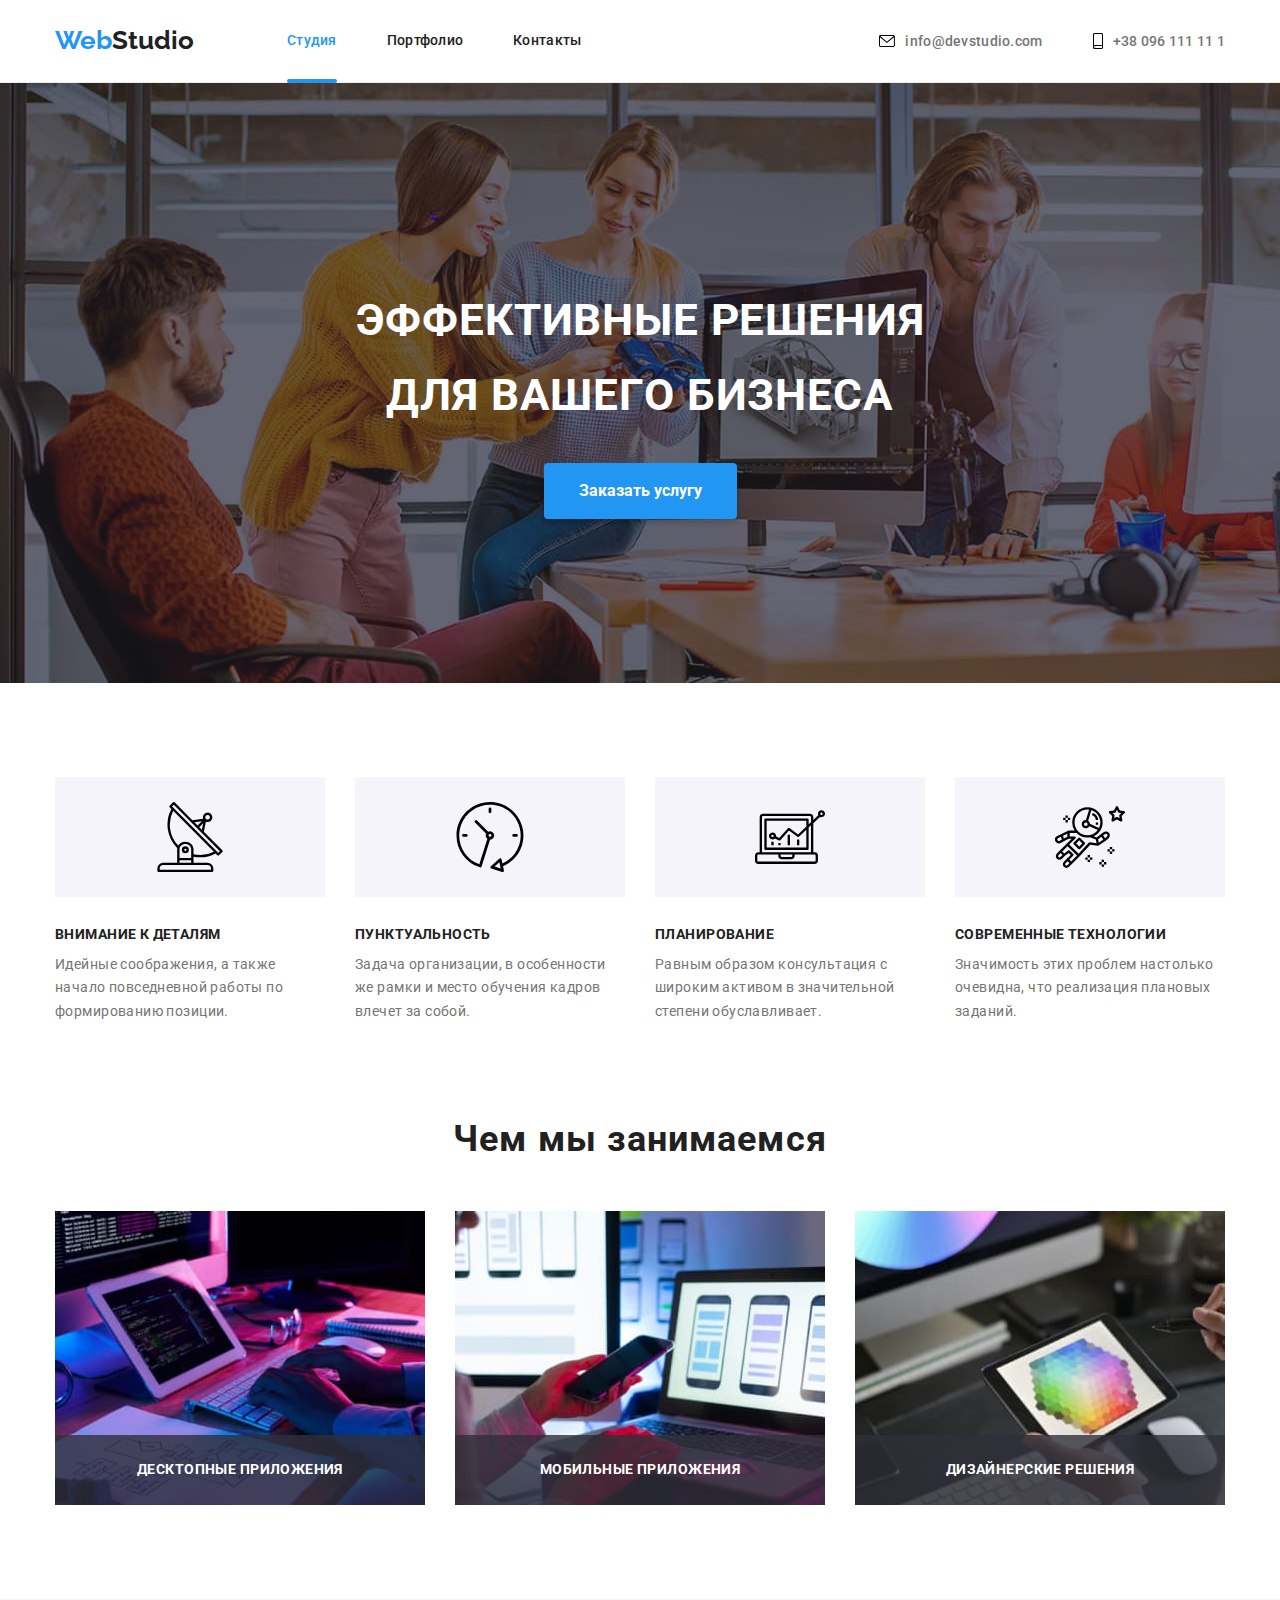
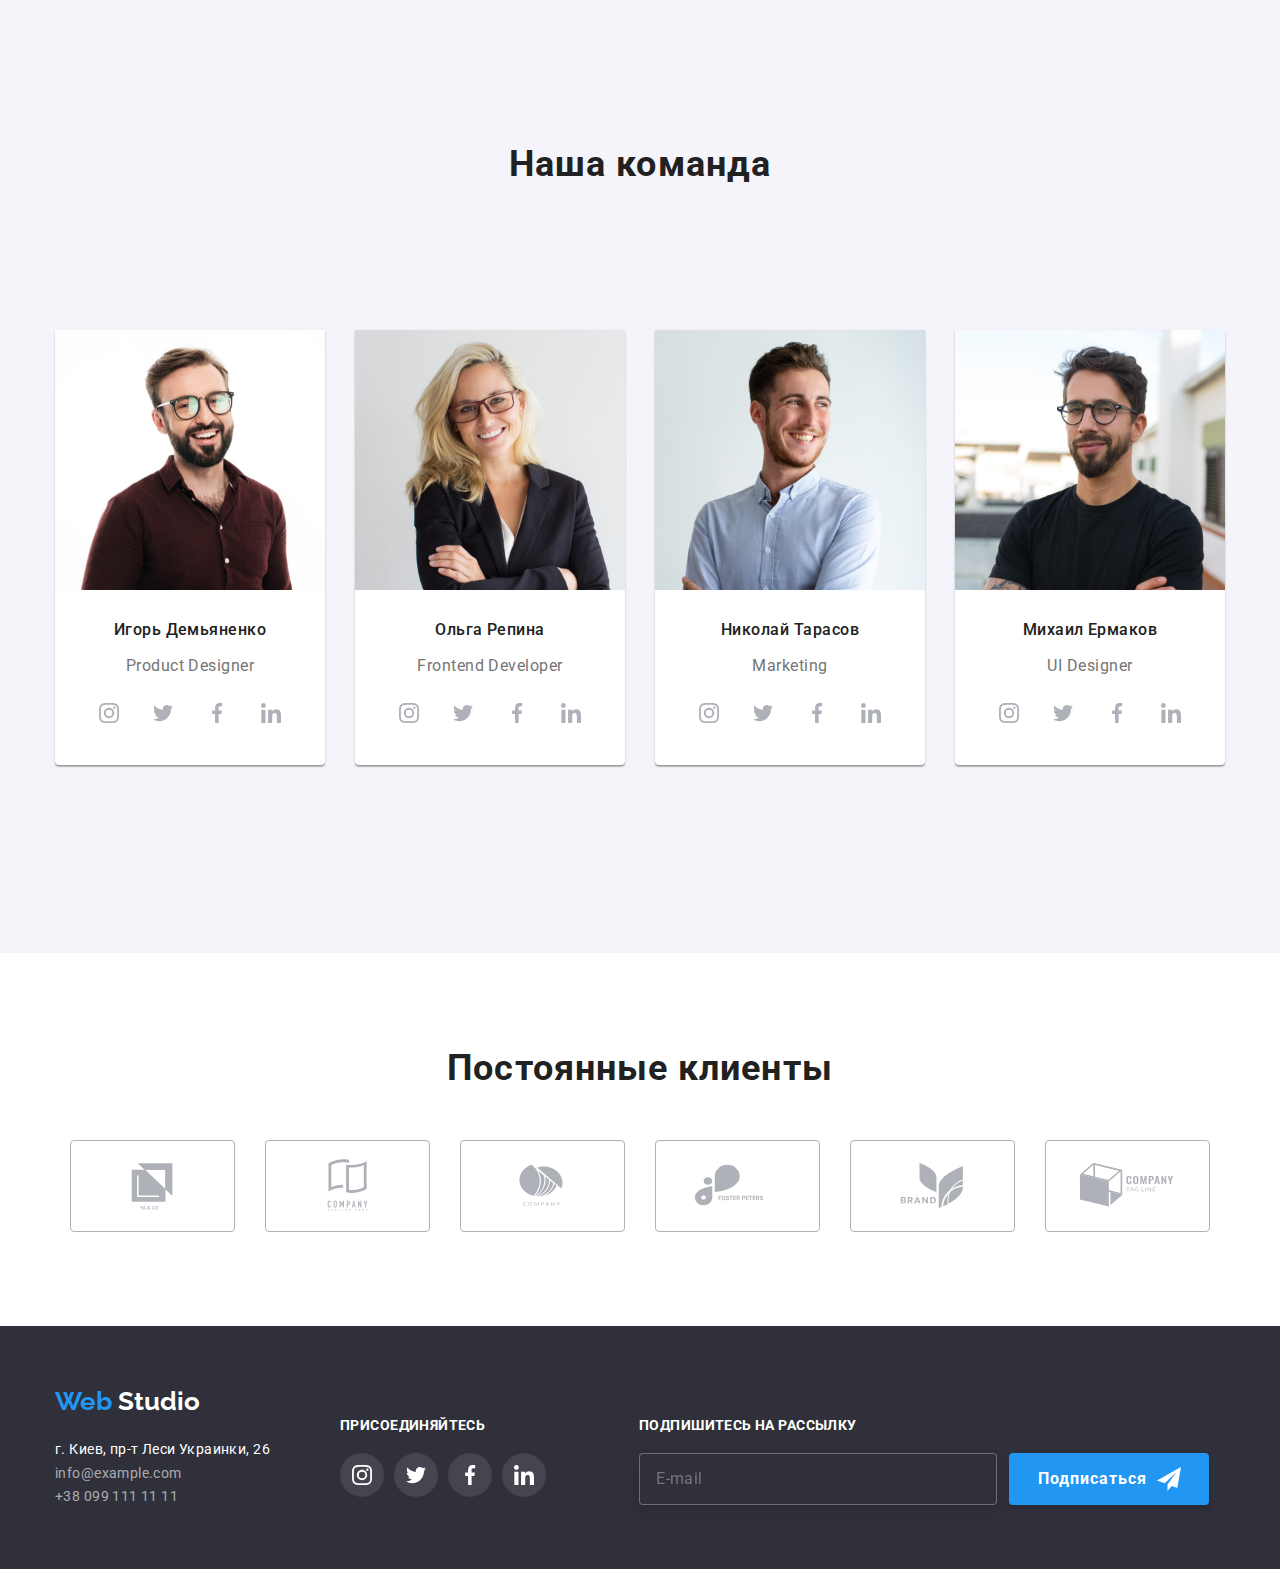
==== index.html @ 0dfca94d "footer-compl" ====
<!DOCTYPE html>
<html lang="ru">
  <head>
    <meta charset="UTF-8" />
    <meta http-equiv="X-UA-Compatible" content="IE=edge" />
    <meta name="viewport" content="width=device-width, initial-scale=1.0" />
    
    <link rel="preconnect" href="https://fonts.googleapis.com"/>
    <link rel="preconnect" href="https://fonts.gstatic.com" crossorigin/>
    <link href="https://fonts.googleapis.com/css2?family=Raleway:wght@700&family=Roboto:wght@400;500;700;900&display=swap" rel="stylesheet"/>

    <link rel="stylesheet" href="https://cdnjs.cloudflare.com/ajax/libs/modern-normalize/1.1.0/modern-normalize.min.css">

    <link rel="stylesheet" href="./css/styles.css"/>
    <title>WebStudio</title>
  </head>

  <body>
    <!-- logo + navigation -->
    <header class="header"> 
      <div class="container main-nav">
      <nav class="main-nav">
        <div>
        <a href="./index.html" class="logo"> <span class="logo-color">Web</span>Studio</a>
      </div>
    <div>
        <ul class="site-nav list">
          <li class="item"><a href="./index.html" class="link link-current current-index link-hover">Студия</a></li>
          <li class="item"><a href="./portfolio.html" class="link link-hover">Портфолио</a></li>
          <li class="item"><a href="" class="link link-hover">Контакты</a></li>
        </ul>
      </div>
      </nav>
    
      
      <div>
      <ul class="auth-nav list main-nav">
        <li class="item"><a href="mailto:info@devstudio.com" class="link">
          <svg class="contacts" width="16" height="12">
            <use href="./img/icons.svg#iconenvelope"></use>
          </svg> info@devstudio.com</a></li>
        <li class="item"><a href="tel:+38096111111" class="link">
          <svg class="contacts" width="10" height="16">
            <use href="./img/icons.svg#iconsmartphone"></use>
          </svg> +38 096 111 11 1</a></li>
      </ul>
    </div>
      </div>
    </header>
  
  
    <!-- mail information -->
    <main>
      <!-- section 1 - major -->
      <section class="hero">
        <h1 class="hero-title">Эффективные решения для вашего бизнеса</h1>
        
          
        <button class="hero-button" type="button" data-modal-open>Заказать услугу</button>
        
        <div class="backdrop is-hidden" data-modal>
          <div class="modal">
            <button class="modal-close-button" data-modal-close>
              <svg width="18" height="18">
                <use href="./img/icons.svg#icone-close"></use>
              </svg>
            </button> 
          </div>
        </div>

      </section>
      <!-- section 2 - our features -->
      <section class="our-features">
        <div class="container features">
        <h2 hidden class="section-title">our features</h2>
        <ul class="our features list">
          <li class="our-features-text">
            <div class="features-background">
              <svg class="our-features-text-icon" width="70" height="70">
                <use href="./img/icons.svg#iconantenna"></use>
              </svg>
            </div>
            <h3 class="title">Внимание к деталям</h3>
            <p class="features-text">
              Идейные соображения, а также начало повседневной работы по
              формированию позиции.
            </p>
          </li>
          <li class="our-features-text">
            <div class="features-background">
              <svg class="our-features-text-icon" width="70" height="70">
                <use href="./img/icons.svg#iconclock"></use>
              </svg>
            </div>
            <h3 class="title">Пунктуальность</h3>
            <p class="features-text">
              Задача организации, в особенности же рамки и место обучения кадров
              влечет за собой.
            </p>
          </li>
          <li class="our-features-text">
            <div class="features-background">
              <svg class="our-features-text-icon" width="70" height="70">
                <use href="./img/icons.svg#icondiagram"></use>
              </svg>
            </div>
            <h3 class="title">Планирование</h3>
            <p class="features-text">
              Равным образом консультация с широким активом в значительной
              степени обуславливает.
            </p>
          </li>
          <li>
            <div class="features-background">
              <svg class="our-features-text-icon" width="70" height="70">
                <use href="./img/icons.svg#iconastronaut"></use>
              </svg>
            </div>
            <h3 class="title">Современные технологии</h3>
            <p class="features-text">
              Значимость этих проблем настолько очевидна, что реализация
              плановых заданий.
            </p>
          </li>
        </ul>
        </div>
      </section>
    

      <!-- section 3 - work discription -->
      <section class="work-discription">
        <div class="container">
        <h2 class="section-title">Чем мы занимаемся</h2>
        <ul class="work discription list container-flex">
          <li class="our-features-text">
            
            <a>
              <div class="img-wrapper">
                <img
                src="./img/box1.jpeg"
                alt="discription_of_box_1"
                width="370"/>
                <p class="desc">Десктопные приложения</p>
              </div>
          </a>
          
          </li>
          <li class="our-features-text">
            <a>
              <div class="img-wrapper">
              <img
                src="./img/box2.jpeg"
                alt="discription_of_box_2"
                width="370"/>
                <p class="desc">Мобильные приложения</p>
              </div>
              </a>
          </li>
          <li class="our-features-text">
            <a>
              <div class="img-wrapper">
              <img
                src="./img/box3.jpeg"
                alt="discription_of_box_3"
                width="370"/>
                <p class="desc">Дизайнерские решения</p>
              </div>
              </a>
          </li>
        </ul>
        </div>
      </section> 

      <!-- section 4 - our team -->
      <section class="our-team">
      <div class="container">
        <h2 class="section-title members">Наша команда</h2>
        <ul class="our-team list container-flex">
          <li class="our-team-item our-features-text">
            <img src="./img/img.jpeg" alt="Product_Designer" width="270" />
            <div class="our-team-text-container"><h3 class="team">Игорь Демьяненко</h3>
            <p lang="en" class="team-discription">Product Designer</p>
                      <ul class="social-media">
              <li class="social-media-item" ><a class="social-media-link"
             href=""
             target="_blank"
             rel="noopener noreferrer"
             aria-label="instagram">
             
              <svg class="social-media-icon"  width="20" height="20">
                <use href="./img/icons.svg#iconinstagram"></use>
              </svg>
              </a>
            </li>

              <li class="social-media-item" ><a class="social-media-link"
             href=""
             target="_blank"
             rel="noopener noreferrer"
             aria-label="twitter">
             
              <svg class="social-media-icon"  width="20" height="20">
                <use href="./img/icons.svg#icontwitter"></use>
              </svg>
            </a>
            </li>
            <li class="social-media-item" >
              <a class="social-media-link"
             href=""
             target="_blank"
             rel="noopener noreferrer"
             aria-label="facebook">
             <svg class="social-media-icon"  width="20" height="20">
                <use href="./img/icons.svg#iconfacebook"></use>
              </svg>
            </a>
            </li>

              <li class="social-media-item" ><a class="social-media-link"
             href=""
             target="_blank"
             rel="noopener noreferrer"
             aria-label="linkedin">
             
              <svg class="social-media-icon"  width="20" height="20">
                <use href="./img/icons.svg#iconlinkedin"></use>
              </svg>
            </a>
            </li>
            
            </ul>
          </div>
          </li>

          <li class="our-team-item our-features-text">
            <img src="./img/img2.jpeg" alt="Frontend_Developer" width="270" />
            <div class="our-team-text-container"><h3 class="team">Ольга Репина</h3>
              <p lang="en" class="team-discription">Frontend Developer</p>
              <ul class="social-media">
                <li class="social-media-item" ><a class="social-media-link"
               href=""
               target="_blank"
               rel="noopener noreferrer"
               aria-label="instagram">
               
                <svg class="social-media-icon"  width="20" height="20">
                  <use href="./img/icons.svg#iconinstagram"></use>
                </svg>
                </a>
              </li>
  
                <li class="social-media-item" ><a class="social-media-link"
               href=""
               target="_blank"
               rel="noopener noreferrer"
               aria-label="twitter">
               
                <svg class="social-media-icon"  width="20" height="20">
                  <use href="./img/icons.svg#icontwitter"></use>
                </svg>
              </a>
              </li>
  
                <li class="social-media-item" ><a class="social-media-link"
               href=""
               target="_blank"
               rel="noopener noreferrer"
               aria-label="facebook">
               
                <svg class="social-media-icon"  width="20" height="20">
                  <use href="./img/icons.svg#iconfacebook"></use>
                </svg>
              </a>
              </li>
  
                <li class="social-media-item" ><a class="social-media-link"
               href=""
               target="_blank"
               rel="noopener noreferrer"
               aria-label="linkedin">
               
                <svg class="social-media-icon"  width="20" height="20">
                  <use href="./img/icons.svg#iconlinkedin"></use>
                </svg>
              </a>
              </li>
              
              </ul>
            </div>
           
          
         
          </li>

          <li class="our-team-item our-features-text">
            <img src="./img/img3.jpeg" alt="Marketing" width="270" />
            <div class="our-team-text-container"><h3 class="team">Николай Тарасов</h3>
              <p lang="en" class="team-discription">Marketing</p>
              <ul class="social-media">
                <li class="social-media-item" ><a class="social-media-link"
               href=""
               target="_blank"
               rel="noopener noreferrer">
               
                <svg class="social-media-icon"  width="20" height="20">
                  <use href="./img/icons.svg#iconinstagram"></use>
                </svg>
                </a>
              </li>
  
                <li class="social-media-item" ><a class="social-media-link"
               href=""
               target="_blank"
               rel="noopener noreferrer">
               
                <svg class="social-media-icon"  width="20" height="20">
                  <use href="./img/icons.svg#icontwitter"></use>
                </svg>
              </a>
              </li>
  
                <li class="social-media-item" ><a class="social-media-link"
               href=""
               target="_blank"
               rel="noopener noreferrer">
               
                <svg class="social-media-icon"  width="20" height="20">
                  <use href="./img/icons.svg#iconfacebook"></use>
                </svg>
              </a>
              </li>
  
                <li class="social-media-item" ><a class="social-media-link"
               href=""
               target="_blank"
               rel="noopener noreferrer">
               
                <svg class="social-media-icon"  width="20" height="20">
                  <use href="./img/icons.svg#iconlinkedin"></use>
                </svg>
              </a>
              </li>
              
              </ul>
            </div>
            
          
             
          </li>

          <li class="our-team-item our-features-text">
            <img src="./img/img4.jpeg" alt="UI Designer" width="270" />
            <div class="our-team-text-container"><h3 class="team">Михаил Ермаков</h3>
              <p lang="en" class="team-discription">UI Designer </p>
              <ul class="social-media">
                <li class="social-media-item" ><a class="social-media-link"
               href=""
               target="_blank"
               rel="noopener noreferrer">
               
                <svg class="social-media-icon"  width="20" height="20">
                  <use href="./img/icons.svg#iconinstagram"></use>
                </svg>
                </a>
              </li>
  
                <li class="social-media-item" ><a class="social-media-link"
               href=""
               target="_blank"
               rel="noopener noreferrer">
               
                <svg class="social-media-icon"  width="20" height="20">
                  <use href="./img/icons.svg#icontwitter"></use>
                </svg>
              </a>
              </li>
  
                <li class="social-media-item" ><a class="social-media-link"
               href=""
               target="_blank"
               rel="noopener noreferrer">
               
                <svg class="social-media-icon"  width="20" height="20">
                  <use href="./img/icons.svg#iconfacebook"></use>
                </svg>
              </a>
              </li>
  
                <li class="social-media-item" ><a class="social-media-link"
               href=""
               target="_blank"
               rel="noopener noreferrer">
               
                <svg class="social-media-icon"  width="20" height="20">
                  <use href="./img/icons.svg#iconlinkedin"></use>
                </svg>
              </a>
              </li>
              
              </ul>
              </div>
              
            
          </li>
        </ul>
      </div>
      </section>
       <!-- section 5 - our clients -->
    <section class="our-clients" >
      <div class="container">
        <h2 class="section-title">Постоянные клиенты</h2>
        <ul class="clienst-list">
          <li class="client-box">
            <a href=""
             class="client-box-link"
          
             target="_blank"
             rel="noopener noreferrer"
             aria-label="Logo1">
              <svg class="client-box-logo" width="106" height="60">
                <use class="focus" href="./img/icons.svg#iconLogo"></use>
              </svg>
            </a>
          </li>

          <li class="client-box">
            <a href=""
            class="client-box-link"
          
            target="_blank"
            rel="noopener noreferrer"
            aria-label="Logo2">
             <svg class="client-box-logo" width="106" height="60">
               <use class="focus" href="./img/icons.svg#iconLogo1"></use>
             </svg>
           </a>
          </li>

          <li class="client-box" >

            <a href=""
            class="client-box-link"
          
            target="_blank"
            rel="noopener noreferrer"
            aria-label="Logo3">
             <svg class="client-box-logo" width="106" height="60">
               <use class="focus" href="./img/icons.svg#iconLogo2"></use>
             </svg>
           </a>

          </li>
          <li class="client-box" >
            <a href=""
            class="client-box-link"
          
            target="_blank"
            rel="noopener noreferrer"
            aria-label="Logo4">
             <svg class="client-box-logo" width="106" height="60">
               <use class="focus" href="./img/icons.svg#iconLogo3"></use>
             </svg>
           </a>
          </li>

          <li class="client-box" >
            <a href=""
            class="client-box-link"
          
            target="_blank"
            rel="noopener noreferrer"
            aria-label="Logo5">
             <svg class="client-box-logo" width="106" height="60">
               <use class="focus" href="./img/icons.svg#iconLogo4"></use>
             </svg>
           </a>

          </li>
          <li class="client-box" >
            <a href=""
            class="client-box-link"
          
            target="_blank"
            rel="noopener noreferrer"
            aria-label="Logo6">
             <svg class="client-box-logo" width="106" height="60">
               <use class="focus" href="./img/icons.svg#iconLogo5"></use>
             </svg>
           </a>
          </li>

        </ul>
      </div>
    </section>
    </main>

    <!-- footer -->
    <footer class="footer">
     <div class="container">
        <div class="footer-logo"><a href="./index.html" class="logo"> <span class="logo-color">Web</span> <span class="studio-logo">Studio</span> </a>
      </div>

      <div class="footer-content">
      <address>
        <ul class="list">
          <li class="address">г. Киев, пр-т Леси Украинки, 26</li>
          <li><a href="mailto:info@example.com" class="contact-info">info@example.com</a></li>
          <li><a href="tel:+380991111111" class="contact-info">+38 099 111 11 11</a></li>
        </ul>
      </address>
      <div class="social-footer">
        <h3 class="title-footer">присоединяйтесь</h3>
        <ul class="social-media-footer">
          <li class="social-media-item-footer">
            <a class="social-media-link-footer" 
            href=""
             target="_blank"
             rel="noopener noreferrer"
             aria-label="instagram">
              <svg class="social-media-icon-footer" width="20" height="20">
                <use href="./img/icons.svg#iconinstagram"></use>
              </svg>
            </a>
          </li>
          <li class="social-media-item-footer">
            <a class="social-media-link-footer"
            href=""
             target="_blank"
             rel="noopener noreferrer"
             aria-label="twiiter">
              <svg class="social-media-icon-footer" width="20" height="20"> 
                <use href="./img/icons.svg#icontwitter"></use>
              </svg>
            </a>
          </li>
          <li class="social-media-item-footer">
            <a class="social-media-link-footer" 
            href=""
             target="_blank"
             rel="noopener noreferrer"
             aria-label="facebook">
              <svg class="social-media-icon-footer" width="20" height="20">
                <use href="./img/icons.svg#iconfacebook"></use>
              </svg>
            </a>
          </li>
          <li class="social-media-item-footer">
            <a class="social-media-link-footer" 
            href=""
             target="_blank"
             rel="noopener noreferrer"
             aria-label="linkedin">
              <svg class="social-media-icon-footer" width="20" height="20">
                <use href="./img/icons.svg#iconlinkedin"></use>
              </svg>
            </a>
          </li>
        </ul>
      </div>
      <div class="subscribe">
        <h3 class="title-footer">Подпишитесь на рассылку</h3>
        <form class="footer-form"></form>
        <label class="footer-label" for="mail">
          <input class="footer-input"
          type="mail" 
          id="mail"
          placeholder="E-mail">
          <button class="subscribe-button" type="subscribe">Подписаться
            <svg class="subscribe-button-svg" width="24" height="24">
              <use href="./img/icons.svg#icon-icon-send"></use>
            </svg>
          </button>
        </label>

      </div>
    </div>
    </div>

  
    </footer>

    <script src="./js/modal.js"></script>
  </body>
</html>
---- css/styles.css ----
:root {
--main-text-color: #212121;
--second-background-color: #F5F4FA;
--footer-background-color: #2F303A;
--paragraph-text-color: #757575;
--accent-color: #2196F3;
--main-paragraph-color: #FFFFFF;
--contact-info-color: #rgba(255, 255, 255, 0.6);
--first-background-color: #E5E5E5;
--second-background-color: rgba(245, 244, 250, 1);
--transition: 250ms cubic-bezier(0.4, 0, 0.2, 1);
}

html {
    box-sizing: border-box;
}

*,
*::before,
*::after  {
    box-sizing: inherit;
}




body {
    font-size: 14px;
    line-height: 1.7;
    color: var(--main-text-color);
    font-family: Roboto, sans-serif;    
    margin: 0;
}

.container {
    margin-left: 0;
    margin-right: 0;
  width: 1200px;
  margin: 0 auto;
 padding: 0 15px;
}

.main-nav {
    display: flex;
    align-items: center;
    justify-content: space-between;
}

.logo {
    color: var(--main-text-color);
    font-family: Raleway, sans-serif;
    text-decoration: none;
}

.logo-color {
    color: var(--accent-color);
    
}

.navigation {
    display: flex;
    justify-content: space-between;
    align-items: center;
}

.logo, .logo-color {
font-style: normal;
font-weight: 700;
font-size: 26px;
line-height: 1.2;

}

.list {
    list-style: none ;
    padding: 0;
    margin: 0;
}

.header {
    border-bottom-width: 1px;
    border-bottom-style: solid;
    border-bottom-color: #ECECEC;
}


.contacts {
    margin-right: 10px;
    
}

.link {
    display: flex;
    align-items: center;

    position: relative;
}

/* Site nav */

.site-nav {
    display: flex;
    margin-left: 93px;
}



.site-nav .item:not(:last-child) {
    margin-right: 50px;
}

.site-nav .link {
color: var(--main-text-color);
font-style: normal;
font-weight: 500;
font-size: 14px;
line-height: 1.1;
letter-spacing: 0.02em;
text-decoration: none;
padding: 32px 0;
display: block;

transition: color var(--transition);

}

.site-nav .link:hover,
.site-nav .link:focus {
    color: var(--accent-color);
}

.auth-nav .link{
color: var(--paragraph-text-color);
font-family: 'Roboto';
font-style: normal;
font-weight: 500;
font-size: 14px;
line-height: 1.3;
letter-spacing: 0.02em;  
text-decoration: none;
padding: 32px 0;

transition: color var(--transition);
}

.contacts use {
    transition: fill var(--transition);
}

.auth-nav .item:not(:last-child) {
    margin-right: 50px;
}

.auth-nav {
    display: flex;
    margin-left: auto;
}

.auth-nav .item .link:hover,
.auth-nav .item .link:focus {
    color: var(--accent-color);
    fill: var(--accent-color);

}

/* Hero */
.hero {
    padding: 200px 0px;
    background-color: var(--footer-background-color);
    color: var(--main-paragraph-color);
font-style: normal;
text-align: center;
letter-spacing: 0.06em;  
text-transform: uppercase;
max-width: 1600px;
max-height: 600px;
background-image: linear-gradient(to right, rgba(47, 48, 58, 0.4),rgba(47, 48, 58, 0.4)), url(../img/Img-background.jpeg);
}


.hero-title {
    max-width: 650px;
    color: var(--main-paragraph-color);
    font-size: 44px;
    margin: 0 auto;
    margin-bottom: 30px;
    /* padding: 200px 452px 280px;
    width: 696px;
    height: 120px; */
}

/* Section 1 */
.section-title {
    color: #212121;
    font-family: 'Roboto';
font-style: normal;
font-weight: 700;
font-size: 36px;
line-height: 1.2;
text-align: center;
letter-spacing: 0.03em;
margin-bottom: 50px;
margin-top: 0px;
}

.members {
    padding-top: 50px;
}

/* Section2 features */

.section-title .title {
    color: #212121;;
    
}

.title {
    font-family: 'Roboto';
font-style: normal;
font-weight: 700;
font-size: 14px;
line-height: 1.1;
letter-spacing: 0.03em;
text-transform: uppercase;
margin-top: 0px;
margin-bottom: 10px;
}


.our-features {
    padding: 94px 0;
}

.features {
    display: flex;
}

.features .features-text {
    width: 270px;
}

.our-features-text:not(:last-child) {
margin-right: 30px;
}


.features-text {
    color: var(--paragraph-text-color);
    font-family: 'Roboto';
font-style: normal;
font-weight: 400;
font-size: 14px;
line-height: 1.7;
letter-spacing: 0.03em;
margin-bottom: 0px;
margin-top: 0px;
}

.features-background {
    background-color: rgba(245, 244, 250, 1);
    display: block;
    width: 270px;
    height: 120px;
    margin-bottom: 30px;
}

.features-background {
    display: flex;
    justify-content: center;
    align-items: center;
}

/* section 3 work discription */
.work-discription {
   padding-bottom: 94px;
}

/* section 4 our team*/
.our-team {
background-color: var(--second-background-color);
padding: 94px 0;
}

.team-discription {
    margin-bottom: 16px;
    color: var(--paragraph-text-color);
    font-family: 'Roboto';
font-style: normal;
font-weight: 400;
font-size: 16px;
line-height: 1.2;
text-align: center;
letter-spacing: 0.03em;
}

.our-team-text-container {
    padding: 30px 0;
}

.our-team-item {
   background-color: var(--main-paragraph-color);
   box-shadow: 0px 1px 3px rgba(0, 0, 0, 0.12), 0px 1px 1px rgba(0, 0, 0, 0.14), 0px 2px 1px rgba(0, 0, 0, 0.2);
border-radius: 0px 0px 4px 4px;

}

.team {
    font-family: 'Roboto';
font-style: normal;
font-weight: 500;
font-size: 16px;
line-height: 1.2;
text-align: center;
letter-spacing: 0.03em;
margin: 0 0 10px;
}

.social-media {
    display: flex;
    list-style: none;
    justify-content: center;
    padding: 0;
   
}




.social-media-link {
    display: flex;
    align-items: center;
    justify-content: center;
    color: rgba(175, 177, 184, 1);
    width: 44px;
    height: 44px;
    border-radius: 50%;
    background-color: rgba(255, 255, 255, 1);

    transition: background-color var(--transition), fill var(--transition); 
  
}

.social-media-item:hover .social-media-link,
.social-media-item:focus .social-media-link {
    background-color: var(--accent-color);
}

.social-media-item:hover .social-media-icon,
.social-media-item:focus .social-media-icon {
    fill: #FFFFFF;
}


.social-media-item:not(:last-child) {
    margin-right: 10px;
}

.social-media-icon {
    fill: rgba(175, 177, 184, 1);
}

/* section 5 - our clients */
.our-clients {
    padding: 94px 0;
}

.clienst-list {
    display: flex;
    list-style: none;
    margin: 0;
    padding: 0;
    justify-content: center;
    
}

.client-box-link {
    display: flex;
    justify-content: center;
    align-items: center;
    width: 100%;
    height: 100%;
    border: 1px solid #AFB1B8;
    border-radius: 4px;

    transition: fill var(--transition); 
  
}

.client-box-logo {
    fill: rgba(175, 177, 184, 1);
    
}


.client-box-link:hover .client-box-logo,
.client-box-link:focus .client-box-logo {
    fill: var(--accent-color);
}

.client-box-link:hover,
.client-box-link:focus {
    border: 1px solid var(--accent-color);
}

   



/* .clienst-list {
    margin-bottom: 94px;
} */

.client-box:not(:last-child) {
    margin-right: 30px;
   
}

.client-box {
    height: 92px;
    width: calc(100% / 6 - 30px);
}

/* footer */
footer {
    background-color: var(--footer-background-color);
}

address {
    padding-top: 20px;
     
}

.footer {
    padding: 60px 0;
}

.social-media-footer {
    display: flex;
    list-style: none;
    padding: 0;
    margin: 0;
}

.social-media-item-footer {
    width: 44px;
    height: 44px;
    border-radius: 50%;
    background: rgba(255, 255, 255, 0.1);
}

.social-media-item-footer:hover,
.social-media-item-footer:focus {
    background-color: var(--accent-color);
}

.social-media-link-footer {
    display: flex;
    justify-content: center;
    align-items: center;
    width: 100%;
    height: 100%;

    transition: background-color var(--transition); 
  
}

.social-media-item-footer:not(:last-child){
    margin-right: 10px;
}

.title-footer{
    font-family: 'Roboto';
    font-style: normal;
    font-weight: 700;
    font-size: 14px;
    line-height: 1.1;
    letter-spacing: 0.03em;
    text-transform: uppercase;
    margin-top: 0px;
    margin-bottom: 20px;
    color: rgba(255, 255, 255, 1);
} 

.social-media-icon-footer {
    fill: #FFFFFF;
}
 
.footer-content {
    display: flex;
}


.social-footer {
    margin-left: 70px;
}

.studio-logo {
    color: #FFFFFF;
}

.address {
    color: #FFFFFF;
    font-family: 'Roboto';
font-style: normal;
font-weight: 400;
font-size: 14px;
line-height: 1.7;
letter-spacing: 0.03em;
}

.contact-info{
    color: rgba(255, 255, 255, 0.6);
    text-decoration: none;
    font-family: 'Roboto';
font-style: normal;
font-weight: 400;
font-size: 14px;
line-height: 1.7;
letter-spacing: 0.03em;
}

.contact-info:hover,
.contact-info:focus {
    color: var(--accent-color);
}

/* portfolio */

.portfolio {
padding: 94px 0;
}


.project-name {
    font-family: 'Roboto';
font-style: normal;
font-weight: 700;
font-size: 18px;
line-height: 2;
letter-spacing: 0.06em;
margin-bottom: 4px;
margin-top: 0px;
}

.flex-element:hover,
.flex-element:focus {
    box-shadow: 0px 1px 1px rgba(0, 0, 0, 0.12), 0px 4px 4px rgba(0, 0, 0, 0.06), 1px 4px 6px rgba(0, 0, 0, 0.16);
}

.projects {
    border-left: 1px solid rgba(238, 238, 238, 1);
    border-right: 1px solid rgba(238, 238, 238, 1);
    border-bottom: 1px solid rgba(238, 238, 238, 1);
width: 370px;
padding: 20px 24px;
}

.portfolio-img {
    display: block;
    width: 100%;
    margin-right: 0px;
}


.features-text-discription {
    color: var(--paragraph-text-color);
    font-family: 'Roboto';
font-style: normal;
font-weight: 400;
font-size: 16px;
line-height: 1.9;
letter-spacing: 0.03em;
margin-bottom: 0;
margin-top: 0;
}


.portfolio-container {
    width: 1200px;
    margin-right: 0;
}


.flex-container {
    display: flex;
    flex-wrap: wrap;
    justify-content: space-between;
}

.flex-element   {
    margin-bottom: 30px;

}



.container-flex {
    display: flex;
}

.list-portfolio {
    display: flex;
    list-style: none;
   margin-top: 0px;
   margin-bottom: 34px;
   justify-content: center;
}



.button.list-portfolio {
    padding-left: 0;
    margin-bottom: 50px;
}


.button > .list-portfolio{
    display: inline-block;
    margin-left: auto;
    margin-right: auto;
    
}

/* buttons */
.hero-button {
    background-color: var(--accent-color);
    color: var(--main-paragraph-color);
font-style: normal;
font-weight: 700;
font-size: 16px;
line-height: 1.9;
border-radius: 4px;
border: solid transparent;
padding: 10px 32px;
/* min-width: 200px; */
text-align: center;
box-shadow: 0px 4px 4px rgba(0, 0, 0, 0.15);

transition: background-color var(--transition);
}

.hero-button:hover,
.hero-button:focus {
    background-color: #188ce8;
}

.portfolio-button-current:hover,
.portfolio-button-current:focus {
background-color: #188ce8;

}

.portfolio-button {
    background-color: var(--second-background-color);
color: var(--main-text-color);
font-family: 'Roboto';
font-style: normal;
font-weight: 500;
font-size: 16px;
line-height: 1.6;
display: inline-block;
padding: 6px 22px;
border: solid transparent;  
border-radius: 4px;
min-width: 105;
height: 38px;

transition: color var(--transition), background-color var(--transition);

}

.portfolio-button:not(last-child) {
    margin-right: 8px;
}

.portfolio-button:hover,
.portfolio-button:focus {
    background-color: var(--accent-color);
    color: var(--main-paragraph-color);   
}

.portfolio-button-current {
    color: #fff;
    background-color: var(--accent-color);
    font-family: 'Roboto';
font-style: normal;
font-weight: 500;
font-size: 16px;
line-height: 1.6;
cursor: pointer;
box-shadow: 0px 3px 1px rgba(0, 0, 0, 0.1), 0px 1px 2px rgba(0, 0, 0, 0.08), 0px 2px 2px rgba(0, 0, 0, 0.12);
border-radius: 4px;
min-width: 73px;
height: 38px;
border: solid transparent;  
padding: 6px 22px;
display: inline-block;
margin-right: 8px;
}


.link-current {
    color: var(--accent-color);
    font-style: normal;
font-weight: 500;
font-size: 14px;
line-height: 1.1;
letter-spacing: 0.02em;
text-decoration: none;
}

.link.link-current {
    color: var(--accent-color);
}

/* Homework5 */



.thumb{
    position: relative;
    overflow: hidden;
}


.product-thumb {
    position: absolute;
    top: 0;
    left: 0;
    width: 100%;
   height: 100%;
    display: flex;
    align-items: center;
    justify-content: center;
    background-color: rgba(33, 150, 243, 0.9);
    
transform: translateY(100%);

transition: transform var(--transition);

}

.flex-element:hover .product-thumb{
    transform: translateY(0);
}

.product-discription-text {  

margin: 0;
padding: 63px 24px;
font-family: 'Roboto';
font-style: normal;
font-weight: 400;
font-size: 18px;
line-height: 1.6;

letter-spacing: 0.03em;

color: #FFFFFF;
   
}



/* modal-window */
 .backdrop {
    position: absolute;
    position: fixed;
    width: 100%;
    height: 100%;
    top: 0;
    left: 0;
    background: rgba(0, 0, 0, 0.2);


    opacity: 1;
    visibility: visible;
    pointer-events: initial;

    transition: opacity var(--transition), visibility var(--transition);
 }

 .backdrop.is-hidden {
     opacity: 0;
     visibility: hidden;
     pointer-events: none;
 }

.modal {
position: absolute;
top: 50%;
left: 50%;
transform: translate(-50%, -50%);

min-height: 581px;
min-width: 528px;
     
background: #FFFFFF;
box-shadow: 0px 1px 3px rgba(0, 0, 0, 0.12), 0px 1px 1px rgba(0, 0, 0, 0.14), 0px 2px 1px rgba(0, 0, 0, 0.2);
border-radius: 4px;

 }   

/* .modal-close-button  */

.modal-close-button {
display: flex;
position: absolute;
justify-content: center;
align-items: center;
background: #FFFFFF;
border: 1px solid rgba(0, 0, 0, 0.1);
width: 30px;
height: 30px;
border-radius: 50px;
top: 8px;
right: 8px;
padding: 0;
margin: 0;
  
    cursor: pointer;
}

/* image-wrapper */

.img-wrapper {
    position: relative; 
}

.desc {
display: flex;
justify-content: center;
align-items: center;
width: 100%;
height: 70px;
margin: 0;
    position: absolute;
    bottom: 0;
    left: 0;
    background-color: rgba(47, 48, 58, 0.8);
    color: #FFFFFF;

    font-family: 'Roboto';
font-style: normal;
font-weight: 700;
font-size: 14px;
line-height: 1.14;
letter-spacing: 0.03em;
text-transform: uppercase;

}
 
img {
    display: block;
}

.link-hover::after {
content: '';

position: absolute;

display: inline-block;
width: 100%;
height: 4px;
background: #2196F3;
border-radius: 2px;
margin-top: 28px;

left: 0;
bottom: -2px;

opacity: 0;

transition: opacity var(--transition);
}
 
.link:hover::after {
    opacity: 1; 
}

.current-portfolio::after, .current-index::after {
    content: '';

position: absolute;

display: inline-block;
width: 100%;
height: 4px;
background: #2196F3;
border-radius: 2px;
margin-top: 28px;

left: 0;
bottom: -2px;

opacity: 1;
}

/* Homework6 */
.subscribe {
    margin-left: 93px;
}

.footer-input {
margin-right: 12px;
padding-left: 16px;
padding-top: 15px;
padding-bottom: 15px;
padding-right: 295px;

max-width: 358px;

border: 1px solid rgba(255, 255, 255, 0.3);
filter: drop-shadow(0px 4px 4px rgba(0, 0, 0, 0.15));
border-radius: 4px;
background-color: var(--footer-background-color)
;
font-family: 'Roboto';
font-style: normal;
font-weight: 400;
font-size: 16px;
line-height: 1.25;

letter-spacing: 0.03em;
color: var(--main-paragraph-color);
}

.subscribe-button {
    display: flex;
    justify-content: center;
    align-items: center;

    max-width: 200px;

padding-top: 10px;
padding-bottom: 10px;
padding-left: 29px;
padding-right: 28px;

background-color: var(--accent-color);
box-shadow: 0px 4px 4px rgba(0, 0, 0, 0.15);
border-radius: 4px;
border: none;

font-family: 'Roboto';
font-style: normal;
font-weight: 700;
font-size: 16px;
line-height: 1.88;
letter-spacing: 0.06em;
color: #FFFFFF;

transition: background-color var(--transition);
} 

.subscribe-button-svg {
    fill: var(--main-paragraph-color);
    margin-left: 10px;
}

.subscribe-button:hover,
.subscribe-button:focus{
background-color: #188ce8;
}

.footer-label {
    display: flex;
}
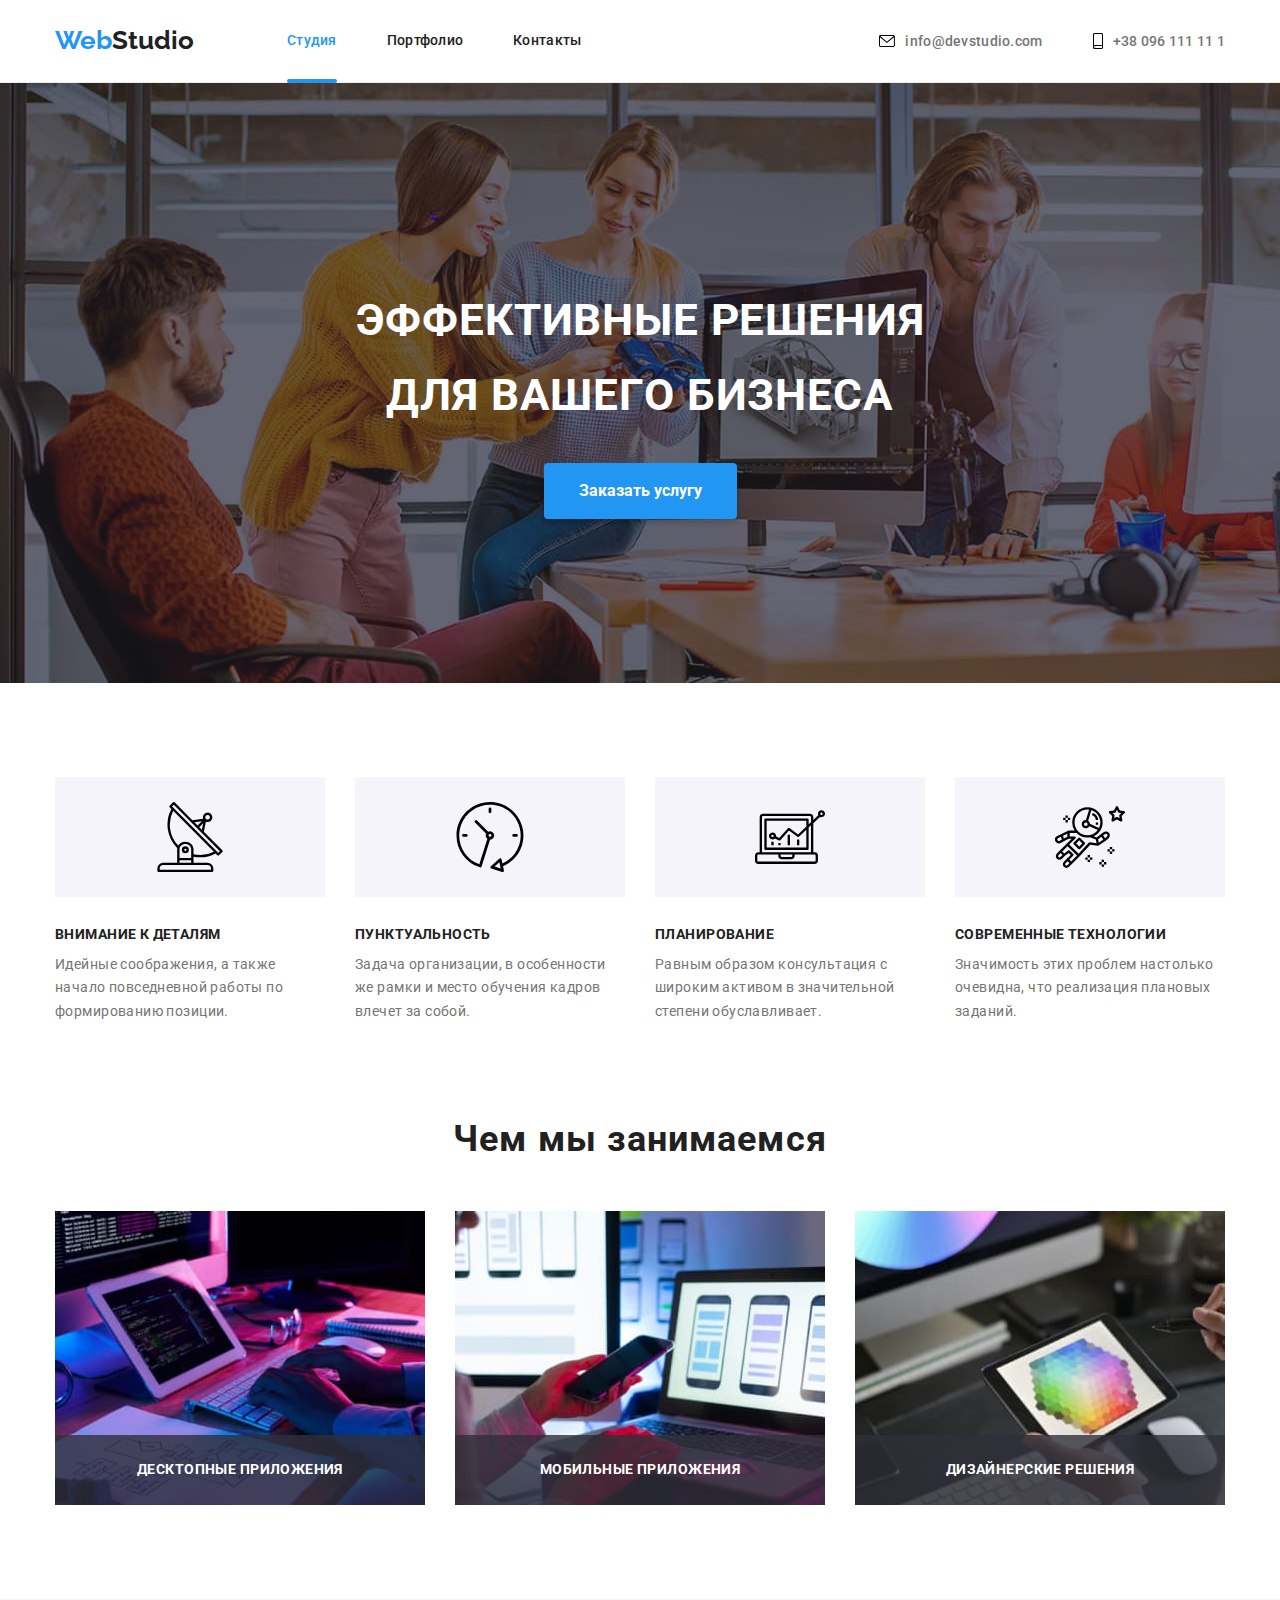
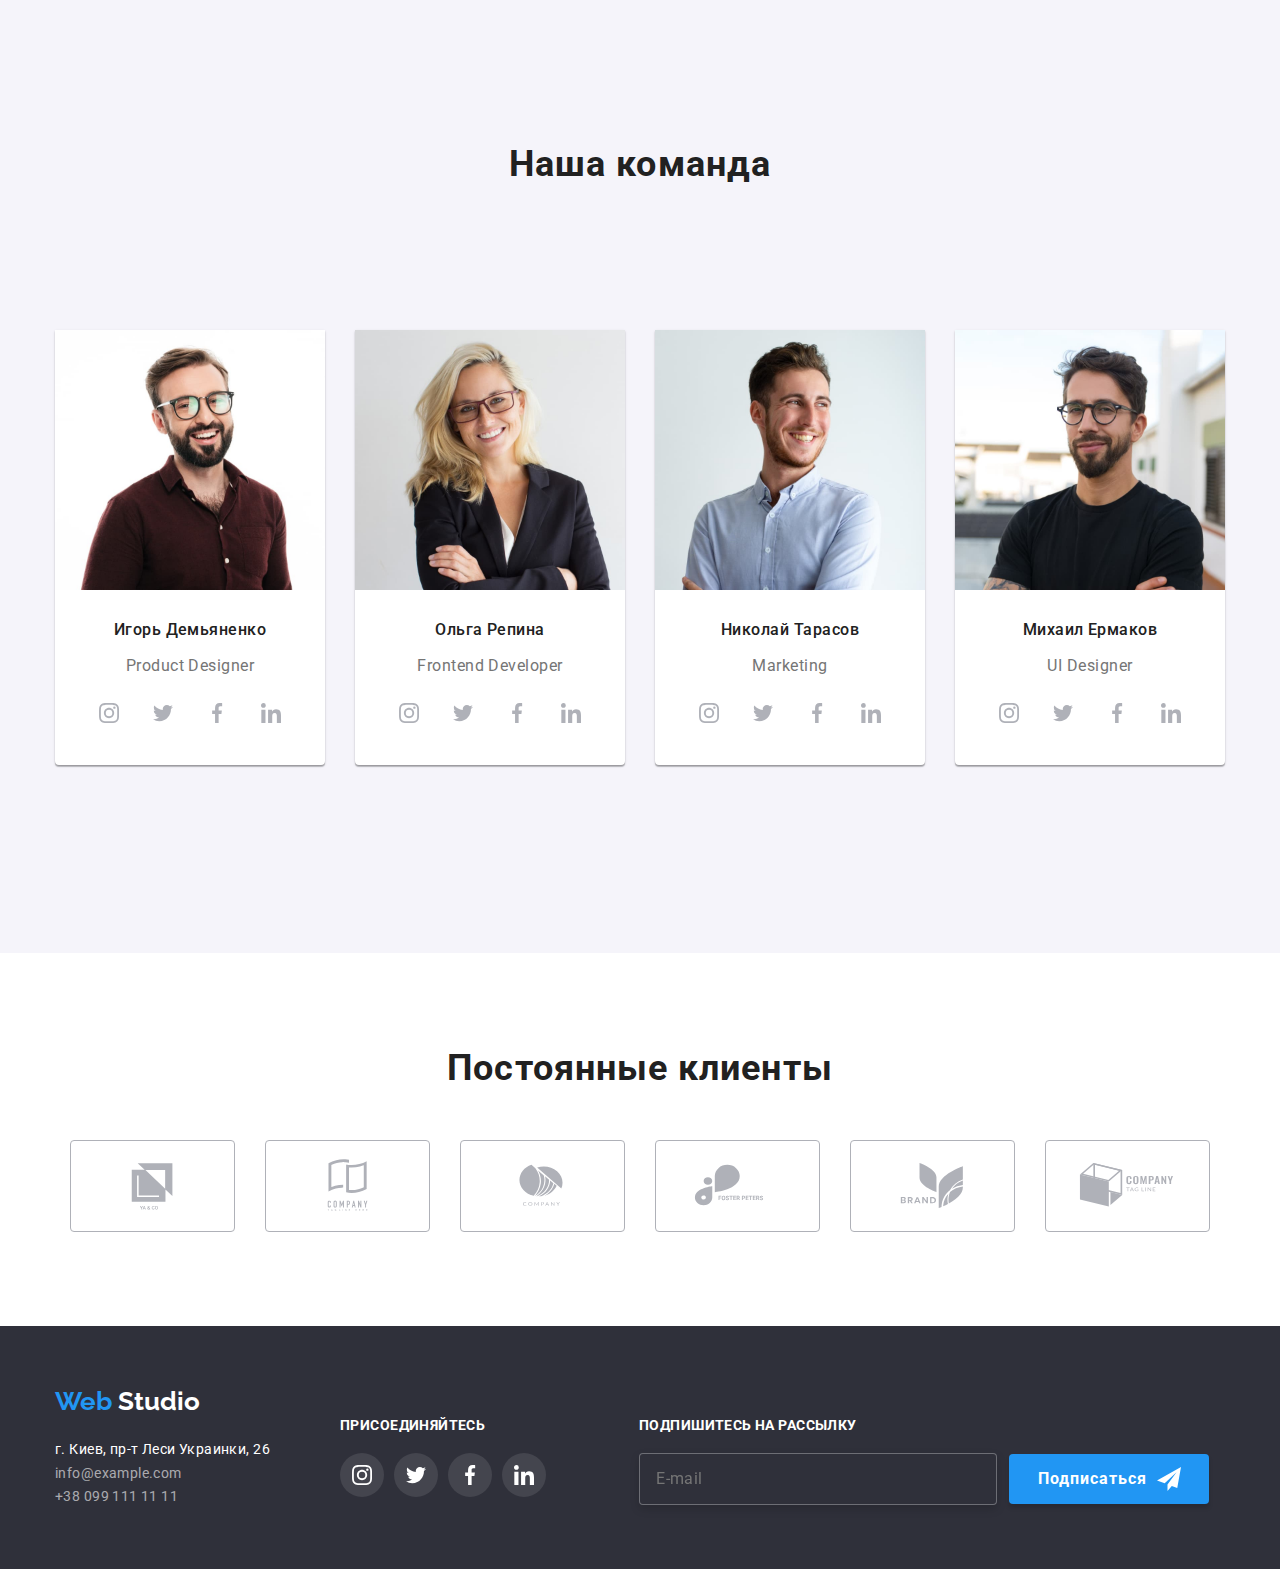
==== commit a8b8b697: "Homework-6_fin" ====
--- a/index.html
+++ b/index.html
@@ -60,11 +60,69 @@
         
         <div class="backdrop is-hidden" data-modal>
           <div class="modal">
+          <div class="modal-container">
+            <p class="modal-text">Оставьте свои данные, мы вам перезвоним</p>
+            <form class="contact-information">
+              <div class="name">
+              <label for="name"> <span class="modal-text-dec">Имя</span></label>
+            <input 
+              type="text"
+              name="name"
+              id="name">
+              <svg class="modal-svg" width="18" height="18">
+                <use href="./img/icons.svg#icon-person-form"></use>
+              </svg>
+            </div>
+
+            <div class="phone">
+              <label for="tel"><span class="modal-text-dec">Телефон</span></label>
+              <input type="tel"
+              name="tel"
+              id="tel">
+              <svg class="modal-svg" width="18" height="18">
+                <use href="./img/icons.svg#icon-phone-form"></use>
+              </svg>
+            </div>
+
+            <div class="mail">
+              <label for="mail"><span class="modal-text-dec">Почта</span></label>
+              <input 
+              type="email"
+              name="mail"
+              id="mail">
+              <svg class="modal-svg" width="18" height="18">
+                <use href="./img/icons.svg#icon-email-form"></use>
+              </svg>
+            </div>
+
+              <div class="comment">
+                <label for="comment"><span class="modal-text-dec">Комментарий</span></label>
+                <textarea 
+                name="comment" 
+                id="comment"
+                placeholder="Введите текст"></textarea>
+              </div>
+
+            <div class="checkbox">
+              <label for="agreement-to-the-terms"> 
+                <input 
+                type="checkbox"
+                name="aagreement-to-the-terms"
+                id="agreement-to-the-terms"
+                class="checkbox-icon">
+                <span class="icon"></span><span class="checkbox-text">Соглашаюсь с рассылкой и принимаю </span> <a href=""><span class="checkbox-text-link"> 
+                Условия договора</span></a> </label>
+             
+              
+            </div>
+            <button class="modal-button" type="submit">Отправить</button>
+            </form>
             <button class="modal-close-button" data-modal-close>
-              <svg width="18" height="18">
-                <use href="./img/icons.svg#icone-close"></use>
+              <svg class="svg" width="18" height="18">
+                <use  href="./img/icons.svg#icone-close"></use>
               </svg>
             </button> 
+            </div>
           </div>
         </div>
 
@@ -559,19 +617,22 @@
       </div>
       <div class="subscribe">
         <h3 class="title-footer">Подпишитесь на рассылку</h3>
-        <form class="footer-form"></form>
-        <label class="footer-label" for="mail">
+        <div class="form">
+        <form class="footer-form">
+        <label class="footer-label" for="email">
           <input class="footer-input"
-          type="mail" 
-          id="mail"
+          type="email" 
+          id="email"
+          name="email"
           placeholder="E-mail">
-          <button class="subscribe-button" type="subscribe">Подписаться
+        </label>
+          <button class="subscribe-button" type="submit">Подписаться
             <svg class="subscribe-button-svg" width="24" height="24">
               <use href="./img/icons.svg#icon-icon-send"></use>
             </svg>
           </button>
-        </label>
-
+        </form>
+      </div>
       </div>
     </div>
     </div>
--- a/css/styles.css
+++ b/css/styles.css
@@ -818,7 +818,12 @@
 padding: 0;
 margin: 0;
   
-    cursor: pointer;
+cursor: pointer;
+}
+
+.modal-close-button:focus,
+.modal-close-button:hover{
+    fill: var(--accent-color);
 }
 
 /* image-wrapper */
@@ -910,6 +915,8 @@
 
 max-width: 358px;
 
+outline: 0px;
+
 border: 1px solid rgba(255, 255, 255, 0.3);
 filter: drop-shadow(0px 4px 4px rgba(0, 0, 0, 0.15));
 border-radius: 4px;
@@ -965,4 +972,240 @@
 
 .footer-label {
     display: flex;
-}+}
+
+.modal-text {
+text-transform: none;
+
+margin: 0px;
+margin-bottom: 12px;
+
+font-family: 'Roboto';
+font-style: normal;
+font-weight: 700;
+font-size: 20px;
+line-height: 1.15;
+text-align: center;
+letter-spacing: 0.03em;
+
+color: #212121;
+}
+
+.modal-container {
+
+padding: 40px;
+}
+
+.modal-text-dec {
+
+margin-bottom: 4px;
+
+text-transform: none;
+ont-family: 'Roboto';
+font-style: normal;
+font-weight: 400;
+font-size: 12px;
+line-height: 1.16;
+letter-spacing: 0.01em;
+
+color: #757575;
+
+margin-right: auto;
+}
+
+textarea {
+
+padding: 12px 16px;
+margin-bottom: 20px;
+
+resize: none;
+width: 448px;
+height: 120px;
+
+font-family: 'Roboto';
+font-style: normal;
+font-weight: 400;
+font-size: 12px;
+line-height: 1.16;
+letter-spacing: 0.01em;
+
+color: rgba(117, 117, 117, 0.5);
+}
+
+.name, .phone, .mail, .comment {
+    display: flex;
+    flex-direction: column;
+    align-items: flex-start;
+}
+
+.name input, .phone input, .mail input {
+width: 100%;
+height: 40px;
+margin-bottom: 10px;
+outline: 0px;
+padding-left: 35px;
+
+border: 1px solid rgba(33, 33, 33, 0.2);
+border-radius: 4px;
+
+transition: border var(--transition);
+}
+
+.comment textarea {
+outline: 0px;
+}
+
+.checkbox-text {
+text-transform: none;
+font-family: 'Roboto';
+font-style: normal;
+font-weight: 400;
+font-size: 14px;
+line-height: 1.7;
+
+letter-spacing: 0.03em;
+
+color: #757575;
+}
+
+.checkbox-text-link {
+text-transform: none;
+font-family: 'Roboto';
+font-style: normal;
+font-weight: 400;
+font-size: 14px;
+line-height: 1.7;
+    
+letter-spacing: 0.03em; 
+text-decoration-line: underline;
+
+color: var(--accent-color);
+}
+
+.modal-button {
+
+padding-top: 10px;
+padding-right: 55px;
+padding-bottom: 10px;
+padding-left: 56px;
+
+border: none;
+
+background: var(--accent-color);
+box-shadow: 0px 4px 4px rgba(0, 0, 0, 0.15);
+border-radius: 4px;
+
+font-family: inherit;
+font-weight: 700;
+font-size: 16px;
+line-height: 1.88;
+letter-spacing: 0.06em;
+
+color: #FFFFFF;
+
+transition: background-color var(--transition);
+}
+
+.modal-button:hover,
+.modal-button:focus{
+background-color: #188ce8;
+}
+
+.checkbox {
+    margin-bottom: 30px;
+}
+
+
+.name {
+    position: relative;
+}
+
+.modal-svg {
+    position: absolute;
+    transform: translate(12px, 35px);  
+    transition: fill var(--transition);
+}
+
+.name:hover input,
+.name:focus input{
+    border-color: var(--accent-color);
+}
+
+.name:hover .modal-svg,
+.name:focus .modal-svg {
+    fill: var(--accent-color);
+}
+
+.phone:hover input,
+.phone:focus input{
+    border-color: var(--accent-color);
+}
+
+.phone:hover .modal-svg,
+.phone:focus .modal-svg {
+    fill: var(--accent-color);
+}
+
+.mail:hover input,
+.mail:focus input{
+    border-color: var(--accent-color);
+}
+
+.mail:hover .modal-svg,
+.mail:focus .modal-svg {
+    fill: var(--accent-color);
+}
+
+textarea {
+border: 1px solid rgba(33, 33, 33, 0.2);
+border-radius: 4px;
+
+transition: border-color var(--transition);
+}
+
+.comment:hover textarea,
+.comment:focus textarea{
+    border-color: var(--accent-color);
+}
+
+.icon {
+    display: inline-block;
+    width: 16px;
+    height: 15px;
+    border: 2px solid #212121;
+    border-radius: 4px;
+    margin-right: 7px;
+
+    
+}
+
+.checkbox-icon:checked + .icon {
+    border-color: var(--accent-color);
+    background-color: var(--accent-color);
+    background-image: url(../img/icon-check.svg );
+   filter: drop-shadow(0px 4px 4px rgba(0, 0, 0, 0.25));
+    background-size: contain;
+    background-origin: border-box;
+}
+
+.checkbox {
+    display: flex ;
+    align-items: center;
+    justify-content: center;
+}
+
+.checkbox-icon {
+   position: absolute;
+   width: 1px;
+   height: 1px;
+   margin: -1px;
+   border: 0;
+   padding: 0;
+   clip: rect(0 0 0 0 );
+   overflow: hidden;
+}
+
+.footer-form {
+    display: flex;
+    align-items: center;
+    justify-content: center;